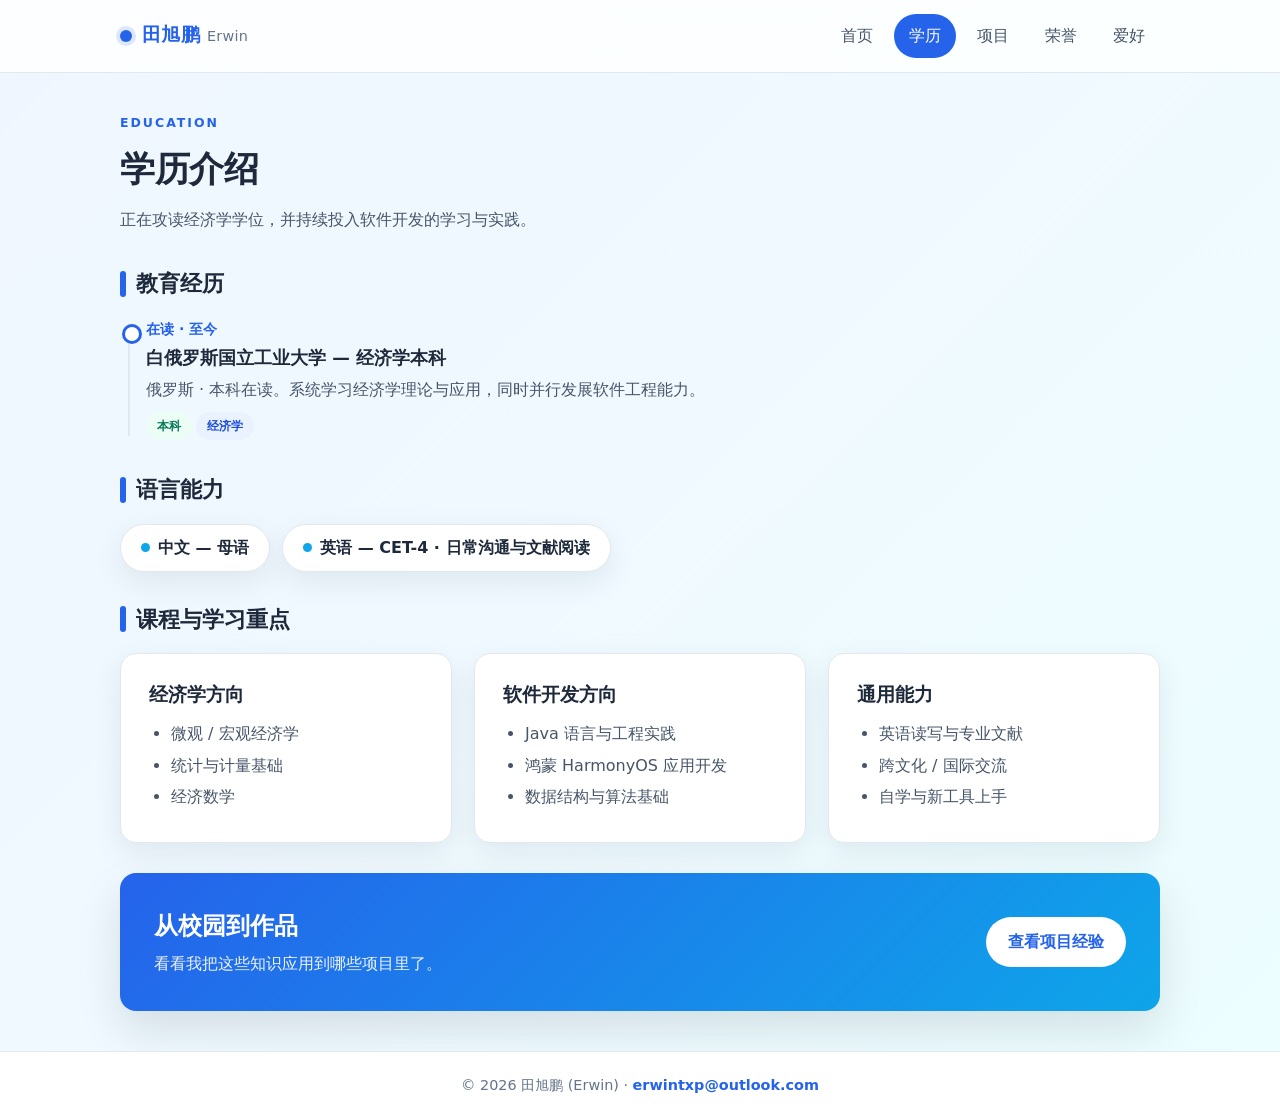
==== education.html @ 3353f467 "Initial commit: personal portfolio site" ====
<!DOCTYPE html>
<html lang="zh-CN">
<head>
  <meta charset="UTF-8" />
  <meta name="viewport" content="width=device-width, initial-scale=1.0" />
  <title>学历介绍 · 田旭鹏 (Erwin)</title>
  <meta name="description" content="田旭鹏 (Erwin) 的学历介绍：白俄罗斯国立工业大学经济学本科在读。" />
  <link rel="stylesheet" href="css/style.css" />
</head>
<body>
  <header class="site-header">
    <nav class="nav">
      <a class="brand" href="index.html">
        <span class="brand-dot"></span>
        <span>田旭鹏 <span class="brand-en">Erwin</span></span>
      </a>
      <button class="nav-toggle" aria-label="打开菜单">☰</button>
      <ul class="nav-links">
        <li><a href="index.html">首页</a></li>
        <li><a href="education.html">学历</a></li>
        <li><a href="projects.html">项目</a></li>
        <li><a href="honors.html">荣誉</a></li>
        <li><a href="hobbies.html">爱好</a></li>
      </ul>
    </nav>
  </header>

  <main class="container">
    <div class="page-head">
      <div class="eyebrow">Education</div>
      <h1>学历介绍</h1>
      <p class="lead">正在攻读经济学学位，并持续投入软件开发的学习与实践。</p>
    </div>

    <section>
      <h2 class="section-title">教育经历</h2>
      <div class="timeline">
        <div class="timeline-item reveal">
          <div class="date">在读 · 至今</div>
          <h3>白俄罗斯国立工业大学 — 经济学本科</h3>
          <p>俄罗斯 · 本科在读。系统学习经济学理论与应用，同时并行发展软件工程能力。</p>
          <p style="margin-top:8px;"><span class="tag green">本科</span><span class="tag">经济学</span></p>
        </div>
      </div>
    </section>

    <section>
      <h2 class="section-title">语言能力</h2>
      <div class="langs">
        <span class="lang reveal"><span class="dot"></span>中文 — 母语</span>
        <span class="lang reveal"><span class="dot"></span>英语 — CET-4 · 日常沟通与文献阅读</span>
      </div>
    </section>

    <section>
      <h2 class="section-title">课程与学习重点</h2>
      <div class="grid grid-3">
        <div class="card reveal">
          <h2>经济学方向</h2>
          <ul class="list-disc" style="margin-top:10px;">
            <li>微观 / 宏观经济学</li>
            <li>统计与计量基础</li>
            <li>经济数学</li>
          </ul>
        </div>
        <div class="card reveal">
          <h2>软件开发方向</h2>
          <ul class="list-disc" style="margin-top:10px;">
            <li>Java 语言与工程实践</li>
            <li>鸿蒙 HarmonyOS 应用开发</li>
            <li>数据结构与算法基础</li>
          </ul>
        </div>
        <div class="card reveal">
          <h2>通用能力</h2>
          <ul class="list-disc" style="margin-top:10px;">
            <li>英语读写与专业文献</li>
            <li>跨文化 / 国际交流</li>
            <li>自学与新工具上手</li>
          </ul>
        </div>
      </div>
    </section>

    <div class="cta reveal">
      <div>
        <h2>从校园到作品</h2>
        <p>看看我把这些知识应用到哪些项目里了。</p>
      </div>
      <a class="btn btn-white" href="projects.html">查看项目经验</a>
    </div>
  </main>

  <footer class="site-footer">
    <p>© <span data-year>2025</span> 田旭鹏 (Erwin) · <a href="mailto:erwintxp@outlook.com">erwintxp@outlook.com</a></p>
  </footer>

  <script src="js/main.js"></script>
  <script>document.querySelectorAll("[data-year]").forEach(el => (el.textContent = year()));</script>
</body>
</html>
---- css/style.css ----
/* =========================================================
   Personal Portfolio — Shared Stylesheet
   Persona: 田旭鹏 (Erwin)
   ========================================================= */

:root {
  --primary: #2563eb;
  --primary-dark: #1d4ed8;
  --accent: #0ea5e9;
  --ink: #1e293b;
  --ink-soft: #475569;
  --muted: #64748b;
  --line: #e2e8f0;
  --card: #ffffff;
  --bg: #f1f5f9;
  --bg-gradient: linear-gradient(135deg, #eff6ff 0%, #f0f9ff 45%, #ecfeff 100%);
  --shadow: 0 10px 30px rgba(15, 23, 42, 0.08);
  --shadow-lg: 0 20px 45px rgba(15, 23, 42, 0.12);
  --radius: 16px;
}

* {
  margin: 0;
  padding: 0;
  box-sizing: border-box;
}

html {
  scroll-behavior: smooth;
}

body {
  font-family: "Segoe UI", "PingFang SC", "Microsoft YaHei", system-ui, -apple-system, Roboto, Helvetica, Arial, sans-serif;
  color: var(--ink);
  background: var(--bg-gradient);
  min-height: 100vh;
  display: flex;
  flex-direction: column;
  line-height: 1.6;
}

a {
  color: var(--primary);
  text-decoration: none;
}

img {
  max-width: 100%;
  display: block;
}

/* ---------- Top navigation ---------- */
.site-header {
  position: sticky;
  top: 0;
  z-index: 50;
  background: rgba(255, 255, 255, 0.85);
  backdrop-filter: saturate(180%) blur(12px);
  border-bottom: 1px solid var(--line);
}

.nav {
  max-width: 1080px;
  margin: 0 auto;
  padding: 14px 20px;
  display: flex;
  align-items: center;
  justify-content: space-between;
  gap: 16px;
}

.brand {
  font-weight: 700;
  font-size: 1.2rem;
  letter-spacing: 0.3px;
  display: flex;
  align-items: center;
  gap: 10px;
}

.brand .brand-dot {
  width: 12px;
  height: 12px;
  border-radius: 50%;
  background: var(--primary);
  box-shadow: 0 0 0 4px rgba(37, 99, 235, 0.15);
}

.brand .brand-en {
  color: var(--muted);
  font-weight: 500;
  font-size: 0.9rem;
}

.nav-links {
  display: flex;
  align-items: center;
  gap: 6px;
  list-style: none;
}

.nav-links a {
  display: block;
  padding: 9px 15px;
  border-radius: 999px;
  color: var(--ink-soft);
  font-weight: 500;
  transition: background 0.2s ease, color 0.2s ease;
}

.nav-links a:hover {
  background: #eaf2ff;
  color: var(--primary);
}

.nav-links a.active {
  background: var(--primary);
  color: #fff;
}

/* Mobile menu toggle */
.nav-toggle {
  display: none;
  background: none;
  border: 1px solid var(--line);
  border-radius: 10px;
  padding: 8px 12px;
  cursor: pointer;
  color: var(--ink);
  font-size: 1.1rem;
  line-height: 1;
}

/* ---------- Layout container ---------- */
.container {
  width: 100%;
  max-width: 1080px;
  margin: 0 auto;
  padding: 40px 20px;
  flex: 1;
}

.page-head {
  margin-bottom: 34px;
}

.page-head .eyebrow {
  color: var(--primary);
  font-weight: 600;
  text-transform: uppercase;
  letter-spacing: 2px;
  font-size: 0.78rem;
}

.page-head h1 {
  font-size: 2.2rem;
  margin-top: 8px;
  letter-spacing: -0.5px;
}

.page-head p.lead {
  color: var(--ink-soft);
  margin-top: 10px;
  max-width: 640px;
}

/* ---------- Cards ---------- */
.card {
  background: var(--card);
  border: 1px solid var(--line);
  border-radius: var(--radius);
  box-shadow: var(--shadow);
  padding: 26px 28px;
}

.grid {
  display: grid;
  gap: 22px;
}

.grid-2 { grid-template-columns: repeat(2, 1fr); }
.grid-3 { grid-template-columns: repeat(3, 1fr); }

@media (max-width: 780px) {
  .grid-2, .grid-3 { grid-template-columns: 1fr; }
}

.card h2 {
  font-size: 1.2rem;
  margin-bottom: 6px;
}

.card .subtle {
  color: var(--muted);
  font-size: 0.92rem;
}

.tag {
  display: inline-block;
  padding: 4px 11px;
  border-radius: 999px;
  font-size: 0.78rem;
  font-weight: 600;
  background: #eaf2ff;
  color: var(--primary-dark);
  margin: 2px 4px 2px 0;
}

.tag.teal { background: #ecfeff; color: #0e7490; }
.tag.green { background: #ecfdf5; color: #047857; }
.tag.amber { background: #fffbeb; color: #b45309; }

/* ---------- Hero (homepage) ---------- */
.hero {
  display: grid;
  grid-template-columns: 1.1fr 0.9fr;
  gap: 40px;
  align-items: center;
  padding: 24px 0 8px;
}

@media (max-width: 860px) {
  .hero { grid-template-columns: 1fr; text-align: center; }
}

.hero h1 {
  font-size: 2.9rem;
  line-height: 1.12;
  letter-spacing: -1px;
}

.hero h1 .accent {
  color: var(--primary);
}

.hero .en {
  color: var(--muted);
  font-size: 1.25rem;
  font-weight: 600;
  margin-top: 6px;
}

.hero .lede {
  color: var(--ink-soft);
  font-size: 1.06rem;
  margin-top: 18px;
  max-width: 460px;
}

.hero-actions {
  display: flex;
  gap: 12px;
  margin-top: 26px;
  flex-wrap: wrap;
}

@media (max-width: 860px) {
  .hero-actions { justify-content: center; }
}

.btn {
  display: inline-block;
  padding: 12px 22px;
  border-radius: 999px;
  font-weight: 600;
  transition: transform 0.15s ease, box-shadow 0.2s ease, background 0.2s ease;
}

.btn-primary {
  background: var(--primary);
  color: #fff;
  box-shadow: 0 8px 20px rgba(37, 99, 235, 0.28);
}

.btn-primary:hover {
  background: var(--primary-dark);
  transform: translateY(-2px);
}

.btn-ghost {
  border: 1.5px solid var(--line);
  background: #fff;
  color: var(--ink);
}

.btn-ghost:hover {
  border-color: var(--primary);
  color: var(--primary);
  transform: translateY(-2px);
}

/* Avatar / photo placeholder */
.portrait {
  position: relative;
  width: 280px;
  height: 340px;
  margin: 0 auto;
  border-radius: 24px;
  overflow: hidden;
  background: linear-gradient(160deg, #dbeafe 0%, #cffafe 100%);
  border: 1px solid var(--line);
  box-shadow: var(--shadow-lg);
}

.portrait img {
  position: absolute;
  inset: 0;
  width: 100%;
  height: 100%;
  object-fit: cover;
  z-index: 2;
}

.portrait .photo-placeholder {
  position: absolute;
  inset: 0;
  z-index: 1;
  display: flex;
  flex-direction: column;
  align-items: center;
  justify-content: center;
  gap: 8px;
  color: var(--primary-dark);
  text-align: center;
  padding: 20px;
}

.portrait .photo-placeholder .big {
  font-size: 1.5rem;
  font-weight: 700;
}

.portrait .photo-placeholder .hint {
  font-size: 0.78rem;
  color: var(--muted);
}

/* ---------- Stats / fact strips ---------- */
.facts {
  display: grid;
  grid-template-columns: repeat(auto-fit, minmax(180px, 1fr));
  gap: 16px;
  margin: 34px 0;
}

.fact {
  background: var(--card);
  border: 1px solid var(--line);
  border-radius: var(--radius);
  padding: 20px 22px;
  box-shadow: var(--shadow);
}

.fact .k {
  color: var(--muted);
  font-size: 0.85rem;
  font-weight: 600;
  text-transform: uppercase;
  letter-spacing: 0.6px;
}

.fact .v {
  font-size: 1.12rem;
  font-weight: 700;
  margin-top: 6px;
}

/* ---------- Timeline ---------- */
.timeline {
  position: relative;
  margin-top: 10px;
  padding-left: 26px;
}

.timeline::before {
  content: "";
  position: absolute;
  left: 8px;
  top: 6px;
  bottom: 6px;
  width: 2px;
  background: var(--line);
}

.timeline-item {
  position: relative;
  padding-bottom: 26px;
}

.timeline-item:last-child { padding-bottom: 0; }

.timeline-item::before {
  content: "";
  position: absolute;
  left: -24px;
  top: 6px;
  width: 14px;
  height: 14px;
  border-radius: 50%;
  background: #fff;
  border: 3px solid var(--primary);
}

.timeline-item .date {
  color: var(--primary);
  font-weight: 600;
  font-size: 0.9rem;
}

.timeline-item h3 {
  font-size: 1.1rem;
  margin: 3px 0;
}

.timeline-item p {
  color: var(--ink-soft);
  margin-top: 4px;
}

/* ---------- Contact / footer ---------- */
.contact-row {
  display: flex;
  flex-wrap: wrap;
  gap: 20px;
}

.contact-item {
  display: flex;
  align-items: center;
  gap: 12px;
  background: var(--card);
  border: 1px solid var(--line);
  border-radius: var(--radius);
  padding: 16px 20px;
  box-shadow: var(--shadow);
  flex: 1 1 240px;
}

.contact-item .icon {
  width: 42px;
  height: 42px;
  border-radius: 12px;
  display: flex;
  align-items: center;
  justify-content: center;
  background: #eaf2ff;
  color: var(--primary);
  font-size: 1.2rem;
  flex-shrink: 0;
}

.contact-item .label {
  color: var(--muted);
  font-size: 0.8rem;
  font-weight: 600;
  text-transform: uppercase;
  letter-spacing: 0.5px;
}

.contact-item .value {
  font-weight: 600;
  margin-top: 2px;
  word-break: break-all;
}

/* ---------- Language pills ---------- */
.langs {
  display: flex;
  gap: 12px;
  flex-wrap: wrap;
}

.lang {
  display: inline-flex;
  align-items: center;
  gap: 8px;
  background: #fff;
  border: 1px solid var(--line);
  border-radius: 999px;
  padding: 10px 20px;
  font-weight: 600;
  box-shadow: var(--shadow);
}

.lang .dot {
  width: 9px;
  height: 9px;
  border-radius: 50%;
  background: var(--accent);
}

/* ---------- Sections ---------- */
section {
  margin-bottom: 30px;
}

.section-title {
  font-size: 1.4rem;
  margin-bottom: 16px;
  display: flex;
  align-items: center;
  gap: 10px;
}

.section-title::before {
  content: "";
  width: 6px;
  height: 26px;
  border-radius: 4px;
  background: var(--primary);
}

/* ---------- CTA band ---------- */
.cta {
  background: linear-gradient(135deg, #2563eb, #0ea5e9);
  color: #fff;
  border-radius: var(--radius);
  padding: 34px 34px;
  margin-top: 20px;
  display: flex;
  align-items: center;
  justify-content: space-between;
  gap: 20px;
  flex-wrap: wrap;
  box-shadow: var(--shadow-lg);
}

.cta h2 { font-size: 1.5rem; }
.cta p { opacity: 0.92; margin-top: 6px; }

.cta .btn-white {
  background: #fff;
  color: var(--primary);
}

.cta .btn-white:hover { transform: translateY(-2px); }

/* ---------- Footer ---------- */
.site-footer {
  border-top: 1px solid var(--line);
  background: #fff;
  padding: 22px 20px;
  text-align: center;
  color: var(--muted);
  font-size: 0.9rem;
}

.site-footer a { font-weight: 600; }

/* ---------- Utility ---------- */
.mt-0 { margin-top: 0; }
.muted { color: var(--muted); }
.list-disc { padding-left: 22px; }
.list-disc li { margin-bottom: 6px; color: var(--ink-soft); }
.center { text-align: center; }

/* ---------- Reveal on scroll ---------- */
.reveal {
  opacity: 0;
  transform: translateY(18px);
  transition: opacity 0.5s ease, transform 0.5s ease;
}
.reveal.in {
  opacity: 1;
  transform: none;
}
@media (prefers-reduced-motion: reduce) {
  .reveal { opacity: 1; transform: none; transition: none; }
}

/* ---------- Responsive nav ---------- */
@media (max-width: 820px) {
  .nav-toggle { display: block; }

  .nav-links {
    position: absolute;
    top: 100%;
    left: 0;
    right: 0;
    background: #fff;
    border-bottom: 1px solid var(--line);
    flex-direction: column;
    align-items: stretch;
    padding: 12px;
    gap: 4px;
    display: none;
    box-shadow: var(--shadow);
  }

  .nav-links.open { display: flex; }

  .nav-links a { border-radius: 12px; }
}
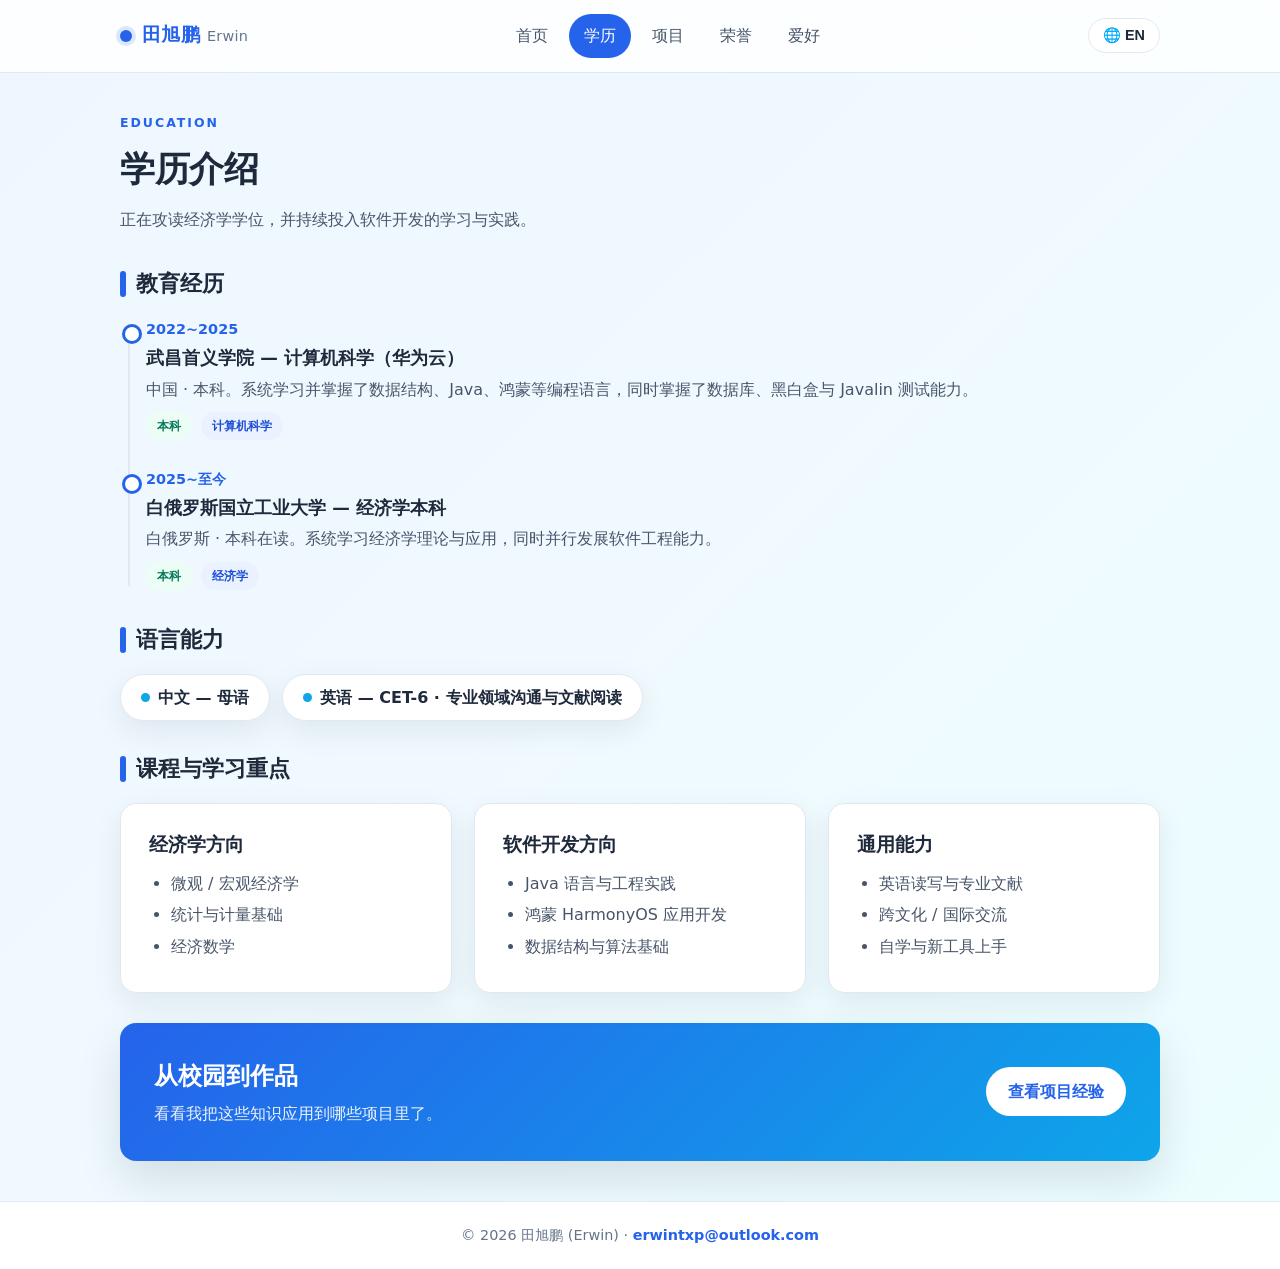
==== commit 7b5e7cd6: "Add bilingual (zh/en) support with language toggle (Ctrl+Shift+L)" ====
--- a/education.html
+++ b/education.html
@@ -3,8 +3,8 @@
 <head>
   <meta charset="UTF-8" />
   <meta name="viewport" content="width=device-width, initial-scale=1.0" />
-  <title>学历介绍 · 田旭鹏 (Erwin)</title>
-  <meta name="description" content="田旭鹏 (Erwin) 的学历介绍：白俄罗斯国立工业大学经济学本科在读。" />
+  <title data-i18n-title="edu.title">学历介绍 · 田旭鹏 (Erwin)</title>
+  <meta name="description" data-i18n-desc="edu.desc" content="田旭鹏 (Erwin) 的学历介绍：白俄罗斯国立工业大学经济学本科在读。" />
   <link rel="stylesheet" href="css/style.css" />
 </head>
 <body>
@@ -12,71 +12,86 @@
     <nav class="nav">
       <a class="brand" href="index.html">
         <span class="brand-dot"></span>
-        <span>田旭鹏 <span class="brand-en">Erwin</span></span>
+        <span data-i18n="nav.brand">田旭鹏 <span class="brand-en">Erwin</span></span>
       </a>
-      <button class="nav-toggle" aria-label="打开菜单">☰</button>
       <ul class="nav-links">
-        <li><a href="index.html">首页</a></li>
-        <li><a href="education.html">学历</a></li>
-        <li><a href="projects.html">项目</a></li>
-        <li><a href="honors.html">荣誉</a></li>
-        <li><a href="hobbies.html">爱好</a></li>
+        <li><a href="index.html" data-i18n="nav.home">首页</a></li>
+        <li><a href="education.html" data-i18n="nav.edu">学历</a></li>
+        <li><a href="projects.html" data-i18n="nav.projects">项目</a></li>
+        <li><a href="honors.html" data-i18n="nav.honors">荣誉</a></li>
+        <li><a href="hobbies.html" data-i18n="nav.hobbies">爱好</a></li>
       </ul>
+      <div class="nav-actions">
+        <button class="lang-toggle" id="lang-toggle" title="中 / EN · Ctrl+Shift+L">🌐 EN</button>
+        <button class="nav-toggle" aria-label="打开菜单">☰</button>
+      </div>
     </nav>
   </header>
 
   <main class="container">
     <div class="page-head">
       <div class="eyebrow">Education</div>
-      <h1>学历介绍</h1>
-      <p class="lead">正在攻读经济学学位，并持续投入软件开发的学习与实践。</p>
+      <h1 data-i18n="edu.titleH1">学历介绍</h1>
+      <p class="lead" data-i18n="edu.lead">正在攻读经济学学位，并持续投入软件开发的学习与实践。</p>
     </div>
 
     <section>
-      <h2 class="section-title">教育经历</h2>
+      <h2 class="section-title" data-i18n="edu.eduTitle">教育经历</h2>
       <div class="timeline">
         <div class="timeline-item reveal">
-          <div class="date">在读 · 至今</div>
-          <h3>白俄罗斯国立工业大学 — 经济学本科</h3>
-          <p>俄罗斯 · 本科在读。系统学习经济学理论与应用，同时并行发展软件工程能力。</p>
-          <p style="margin-top:8px;"><span class="tag green">本科</span><span class="tag">经济学</span></p>
+          <div class="date">2022~2025</div>
+          <h3 data-i18n="edu.item1.title">武昌首义学院 — 计算机科学（华为云）</h3>
+          <p data-i18n="edu.item1.desc">中国 · 本科。系统学习并掌握了数据结构、Java、鸿蒙等编程语言，同时掌握了数据库、黑白盒与 Javalin 测试能力。</p>
+          <p style="margin-top:8px;">
+            <span class="tag green" data-i18n="edu.item1.tag1">本科</span>
+            <span class="tag" data-i18n="edu.item1.tag2">计算机科学</span>
+          </p>
+        </div>
+        <div class="timeline-item reveal">
+          <div class="date" data-i18n="edu.item2.date">2025~至今</div>
+          <h3 data-i18n="edu.item2.title">白俄罗斯国立工业大学 — 经济学本科</h3>
+          <p data-i18n="edu.item2.desc">白俄罗斯 · 本科在读。系统学习经济学理论与应用，同时并行发展软件工程能力。</p>
+          <p style="margin-top:8px;">
+            <span class="tag green" data-i18n="edu.item2.tag1">本科</span>
+            <span class="tag" data-i18n="edu.item2.tag2">经济学</span>
+          </p>
         </div>
       </div>
     </section>
 
     <section>
-      <h2 class="section-title">语言能力</h2>
+      <h2 class="section-title" data-i18n="edu.langTitle">语言能力</h2>
       <div class="langs">
-        <span class="lang reveal"><span class="dot"></span>中文 — 母语</span>
-        <span class="lang reveal"><span class="dot"></span>英语 — CET-4 · 日常沟通与文献阅读</span>
+        <span class="lang reveal"><span class="dot"></span><span data-i18n="edu.lang1">中文 — 母语</span></span>
+        <span class="lang reveal"><span class="dot"></span><span data-i18n="edu.lang2">英语 — CET-6 · 专业领域沟通与文献阅读</span></span>
       </div>
     </section>
 
     <section>
-      <h2 class="section-title">课程与学习重点</h2>
+      <h2 class="section-title" data-i18n="edu.coursesTitle">课程与学习重点</h2>
       <div class="grid grid-3">
         <div class="card reveal">
-          <h2>经济学方向</h2>
+          <h2 data-i18n="edu.econTitle">经济学方向</h2>
           <ul class="list-disc" style="margin-top:10px;">
-            <li>微观 / 宏观经济学</li>
-            <li>统计与计量基础</li>
-            <li>经济数学</li>
+            <li data-i18n="edu.econ1">微观 / 宏观经济学</li>
+            <li data-i18n="edu.econ2">统计与计量基础</li>
+            <li data-i18n="edu.econ3">经济数学</li>
           </ul>
         </div>
         <div class="card reveal">
-          <h2>软件开发方向</h2>
+          <h2 data-i18n="edu.devTitle">软件开发方向</h2>
           <ul class="list-disc" style="margin-top:10px;">
-            <li>Java 语言与工程实践</li>
-            <li>鸿蒙 HarmonyOS 应用开发</li>
-            <li>数据结构与算法基础</li>
+            <li data-i18n="edu.dev1">Java 语言与工程实践</li>
+            <li data-i18n="edu.dev2">鸿蒙 HarmonyOS 应用开发</li>
+            <li data-i18n="edu.dev3">数据结构与算法基础</li>
           </ul>
         </div>
         <div class="card reveal">
-          <h2>通用能力</h2>
+          <h2 data-i18n="edu.skillTitle">通用能力</h2>
           <ul class="list-disc" style="margin-top:10px;">
-            <li>英语读写与专业文献</li>
-            <li>跨文化 / 国际交流</li>
-            <li>自学与新工具上手</li>
+            <li data-i18n="edu.skill1">英语读写与专业文献</li>
+            <li data-i18n="edu.skill2">跨文化 / 国际交流</li>
+            <li data-i18n="edu.skill3">自学与新工具上手</li>
           </ul>
         </div>
       </div>
@@ -84,18 +99,19 @@
 
     <div class="cta reveal">
       <div>
-        <h2>从校园到作品</h2>
-        <p>看看我把这些知识应用到哪些项目里了。</p>
+        <h2 data-i18n="edu.ctaTitle">从校园到作品</h2>
+        <p data-i18n="edu.ctaText">看看我把这些知识应用到哪些项目里了。</p>
       </div>
-      <a class="btn btn-white" href="projects.html">查看项目经验</a>
+      <a class="btn btn-white" href="projects.html" data-i18n="edu.ctaBtn">查看项目经验</a>
     </div>
   </main>
 
   <footer class="site-footer">
-    <p>© <span data-year>2025</span> 田旭鹏 (Erwin) · <a href="mailto:erwintxp@outlook.com">erwintxp@outlook.com</a></p>
+    <p>© <span data-year>2025</span> <span data-i18n="footer.name">田旭鹏 (Erwin)</span> · <a href="mailto:erwintxp@outlook.com">erwintxp@outlook.com</a></p>
   </footer>
 
   <script src="js/main.js"></script>
+  <script src="js/i18n.js"></script>
   <script>document.querySelectorAll("[data-year]").forEach(el => (el.textContent = year()));</script>
 </body>
 </html>
--- a/css/style.css
+++ b/css/style.css
@@ -118,6 +118,33 @@
   color: #fff;
 }
 
+/* Right-side actions group in the navbar (language toggle + mobile menu) */
+.nav-actions {
+  display: flex;
+  align-items: center;
+  gap: 10px;
+}
+
+/* Language toggle button */
+.lang-toggle {
+  background: #fff;
+  border: 1px solid var(--line);
+  border-radius: 999px;
+  padding: 8px 14px;
+  cursor: pointer;
+  color: var(--ink);
+  font-weight: 700;
+  font-size: 0.9rem;
+  transition: border-color 0.2s ease, color 0.2s ease, background 0.2s ease;
+  white-space: nowrap;
+}
+
+.lang-toggle:hover {
+  border-color: var(--primary);
+  color: var(--primary);
+  background: #eaf2ff;
+}
+
 /* Mobile menu toggle */
 .nav-toggle {
   display: none;
